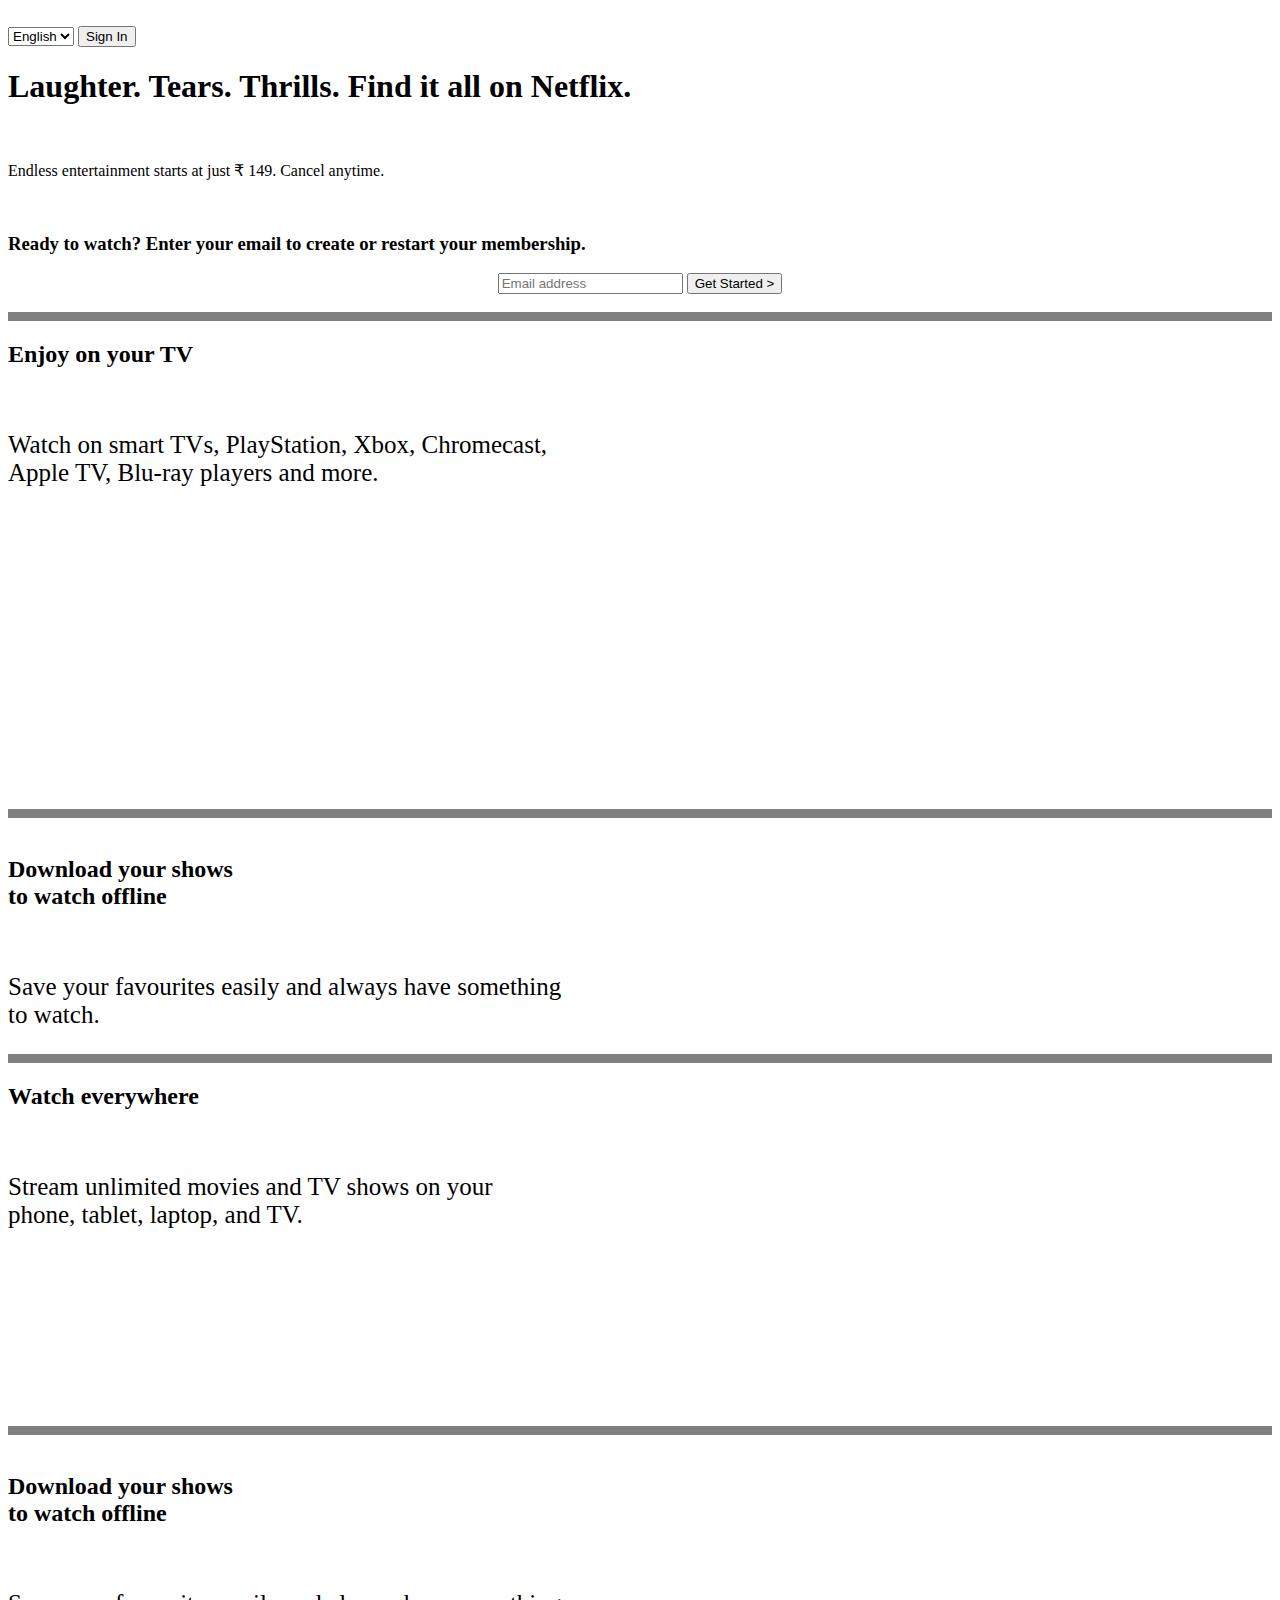
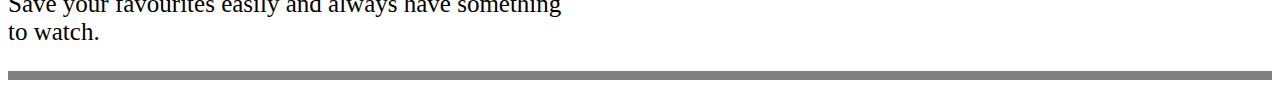
==== Website/HTML/04netflix.html @ 1f3555ec "psd" ====
<!DOCTYPE html>
<html lang="en">

<head>
    <meta charset="UTF-8">
    <meta name="viewport" content="width=device-width, initial-scale=1.0">
    <title>Netflix</title>
    <link rel="stylesheet" href="04netflix.css">
</head>

<body>
    <header>
        <div class="content">
            <div class="container">
                <img src="../Images/NETFLIX/580b57fcd9996e24bc43c529.png" alt="">
                <div class="select">
                    <select name="lang" id="lang">
                        <option value="">English</option>
                        <option value="en-IN">English</option>
                        <option lang="hi" label="हिन्दी" value="hi-IN">हिन्दी</option>
                    </select>
                    <button class="btn">Sign In</button>
                </div>
            </div>
            <div>
                <h1 class="text1">Laughter. Tears. Thrills.
                    Find it all on Netflix.</h1>
                <br>
                <p class="text2">Endless entertainment starts at just ₹ 149. Cancel anytime.</p>
                <br>
                <h3 class="text2">Ready to watch? Enter your email to create or restart your membership.</h3>
                <div style="text-align: center; ">
                    <input type="email" name="" id="email" placeholder="Email address">
                    <button class="btn2">Get Started ></button>
                </div>
                <br>
    </header>
    </div>
    <div style="height:9px;background-color: gray;width: 100%;"></div>
    </div>
    <div class="container-2">
        <div class="text3">
            <h2>Enjoy on your TV</h2>
            <br>
            <p style="font-size: 25px;;">Watch on smart TVs, PlayStation, Xbox, Chromecast,<br> Apple TV, Blu-ray
                players and more.</p>
        </div>
        <div class="vd">
            <img src="../Images/NETFLIX/tv.png" alt="">
            <div class="video">
                <video
                    src="https://assets.nflxext.com/ffe/siteui/acquisition/ourStory/fuji/desktop/video-tv-in-0819.m4v"
                    muted loop autoplay -- height="275px" width="450px">
                </video>
            </div>
        </div>
    </div>
    </div>
    <div style="height:9px;background-color: gray;width: 100%;"></div>
    </div>
    <div class="container-2">
        <div>
            <img src="../Images/NETFLIX/mobile-0819.jpg" alt="">
        </div>
        <div class="text3">
            <h2>Download your shows <br> to watch offline</h2>
            <br>
            <p style="font-size: 25px;;">Save your favourites easily and always have something <br> to watch.</p>
        </div>
    </div>

    </div>
    <div style="height:9px;background-color: gray;width: 100%;"></div>
    </div>

    <div class="container-2">
        <div class="text3">
            <h2>Watch everywhere</h2>
            <br>
            <p style="font-size: 25px;;">Stream unlimited movies and TV shows on your <br> phone, tablet, laptop, and
                TV.</p>
        </div>
        <div class="vi">
        <div class="img">
            <img src="../Images/NETFLIX/device-pile-in.png" alt="">
        </div>
        <div class="vd-2">
            <video src="https://assets.nflxext.com/ffe/siteui/acquisition/ourStory/fuji/desktop/video-devices-in.m4v"
                autoplay muted loop width="420px"></video>
        </div>
    </div>
    </div>

</div>
<div style="height:9px;background-color: gray;width: 100%;"></div>
</div>
<div class="container-2">
    <div>
        <img src="../Images/NETFLIX/img.png" alt="">
    </div>
    <div class="text3">
        <h2>Download your shows <br> to watch offline</h2>
        <br>
        <p style="font-size: 25px;;">Save your favourites easily and always have something <br> to watch.</p>
    </div>
</div>
</div>

<div style="height:9px;background-color: gray;width: 100%;"></div>
</div>


</body>

</html>
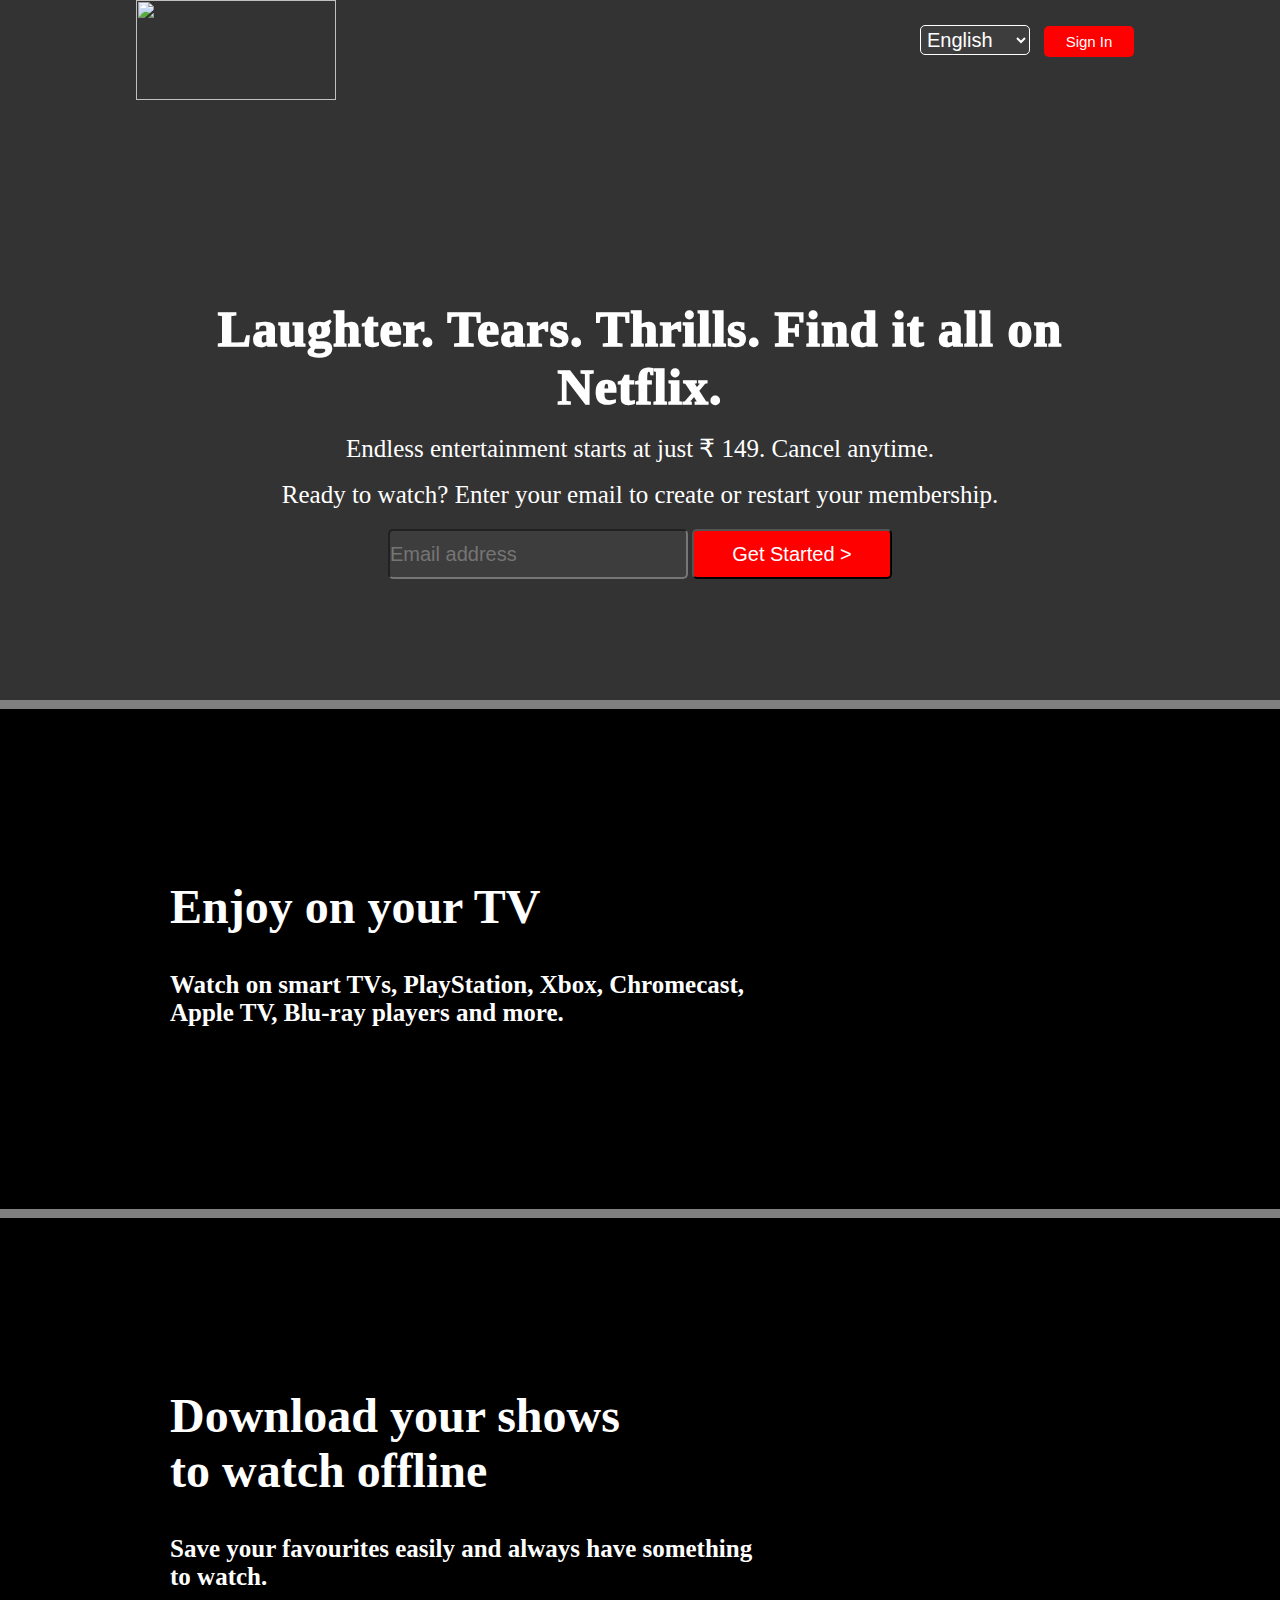
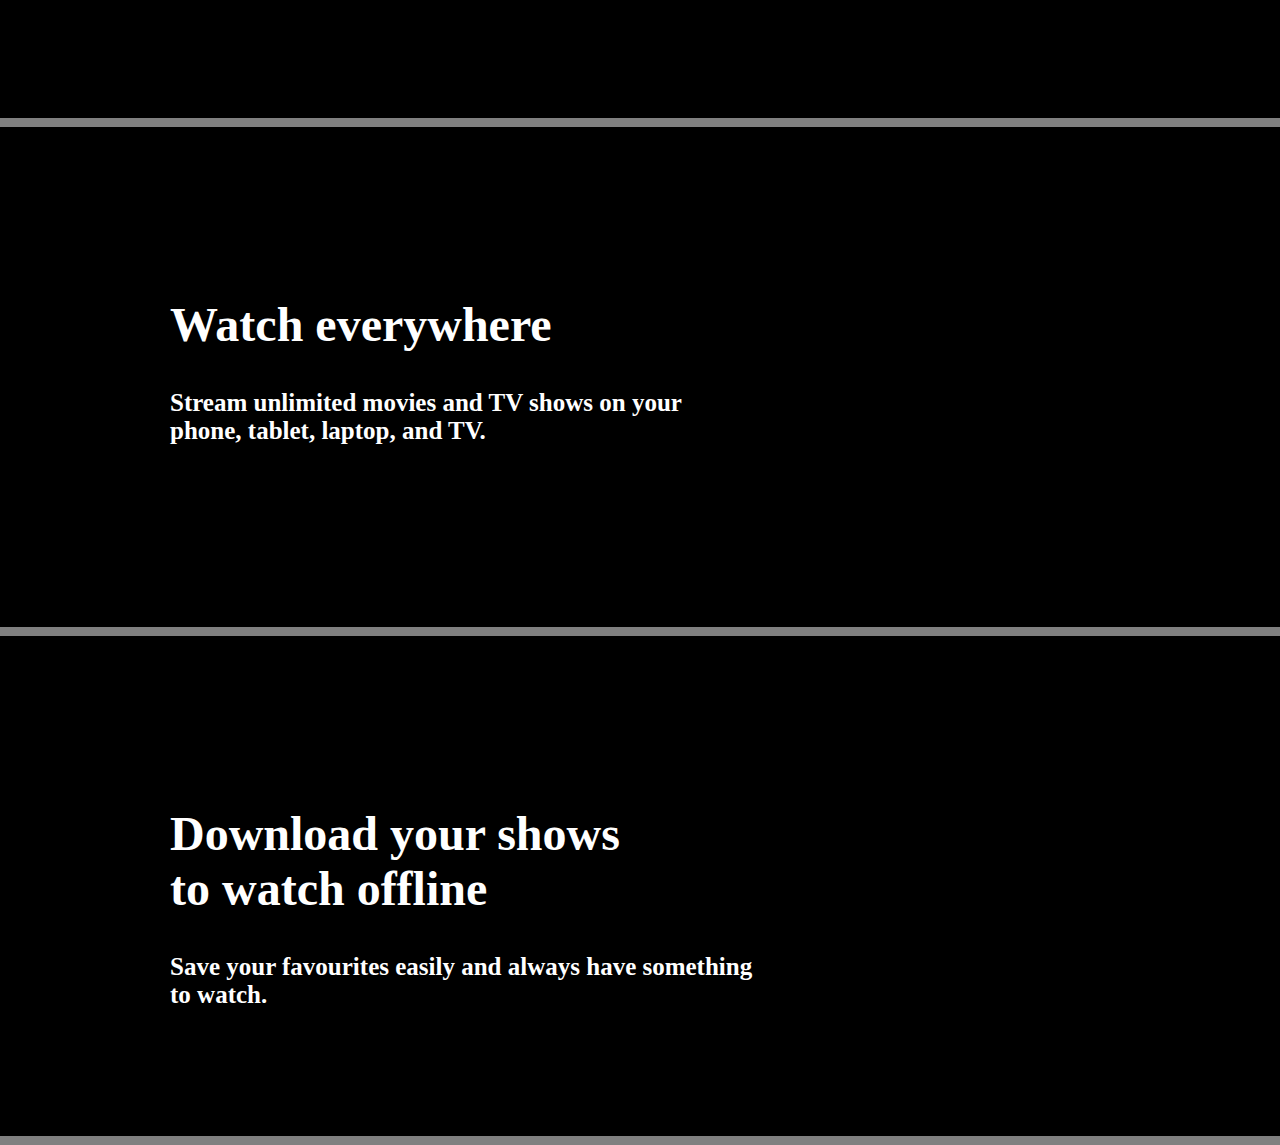
==== commit 456e59c4: "bruch" ====
--- a/Website/HTML/04netflix.html
+++ b/Website/HTML/04netflix.html
@@ -5,7 +5,7 @@
     <meta charset="UTF-8">
     <meta name="viewport" content="width=device-width, initial-scale=1.0">
     <title>Netflix</title>
-    <link rel="stylesheet" href="04netflix.css">
+    <link rel="stylesheet" href="../CSS/04netflix.css">
 </head>
 
 <body>
--- a/Website/CSS/04netflix.css
+++ b/Website/CSS/04netflix.css
@@ -0,0 +1,128 @@
+*{
+    box-sizing: border-box;
+    margin: 0;
+    padding: 0;
+}
+header{
+    background-image:linear-gradient(to top, rgba(0, 0, 0, 0.8) 0, rgba(0, 0, 0, 0) 0%, rgba(0, 0, 0, 0.8) 00%), url(../Images/logo.jpg);
+    height: 700px;
+    width: 100%;
+    
+   
+    }
+    .container{
+        display: flex;
+        justify-content: space-between;
+    
+       
+    }
+    #lang{
+        width: 110px;
+        margin-top: 25px;
+        color: white;
+        background-color: rgba(71, 69, 69, 0.596);
+        height: 30px;
+        font-size: 20px;
+        border: 1px white solid;
+        border-radius: 5px;
+        padding: 2px;
+    }
+    .container>img{
+        width: 200px;
+        height: 100px;
+    }
+    .btn{
+        background-color: red;
+        color: white;
+        width: 90px;
+        height: 31px;
+        font-size: 15px;
+      border: none;
+        border-radius: 5px;
+        padding: 2px;
+        margin: 10px;
+    }
+
+    .text1{
+        font-size: 50px;
+        color: white;
+        font-weight: 1000;
+        text-align: center;
+        margin-top: 200px;
+        letter-spacing: 1px;
+    }
+    .text2{
+        font-size: 25px;
+        color: white;
+        text-align: center;
+        font-weight: 500;
+      
+    }
+    .content{
+        width: 85%;
+        margin: 0 auto;
+        padding: 0 40px;
+    }
+    #email{
+        width: 300px;
+        margin-top: 20px;
+        font-size: 20px;
+        height: 50px;
+        border-radius: 5px grey;
+        background-color: rgba(71, 69, 69, 0.596);
+        border-radius: 5px;
+
+
+    }
+    .btn2{
+        background-color: red;
+        color: white;
+        height: 50px;
+        width:200px ;
+        border-radius: 5px;
+        font-size: 20px;
+        font-weight: 500;
+
+    }
+    .container-2{
+        text-align: left;
+        background-color: black;
+        height: 500px;
+        color: white;
+        font-size: 30px;
+      display: flex;
+    }
+    .text3{
+        padding: 170px 0px 170px 170px;
+        font-size: 2rem;
+        font-weight: 900;
+       
+    }
+    .vd{
+        height: 200px;
+         position: relative;
+         /* top: 50%; */
+         z-index:0;
+    }
+    .video{
+        bottom: 200%;
+    left: 14%;
+        position: relative;
+        z-index: 0;
+    }
+    .vi{
+        position: relative
+    }
+    .vd-2{
+        top: 20px;
+        position:absolute;
+        z-index: 0;
+        left: 170px;
+      
+    }
+    .img{
+        left: 70px;
+        position:absolute;
+        z-index: 1;
+    }
+ 